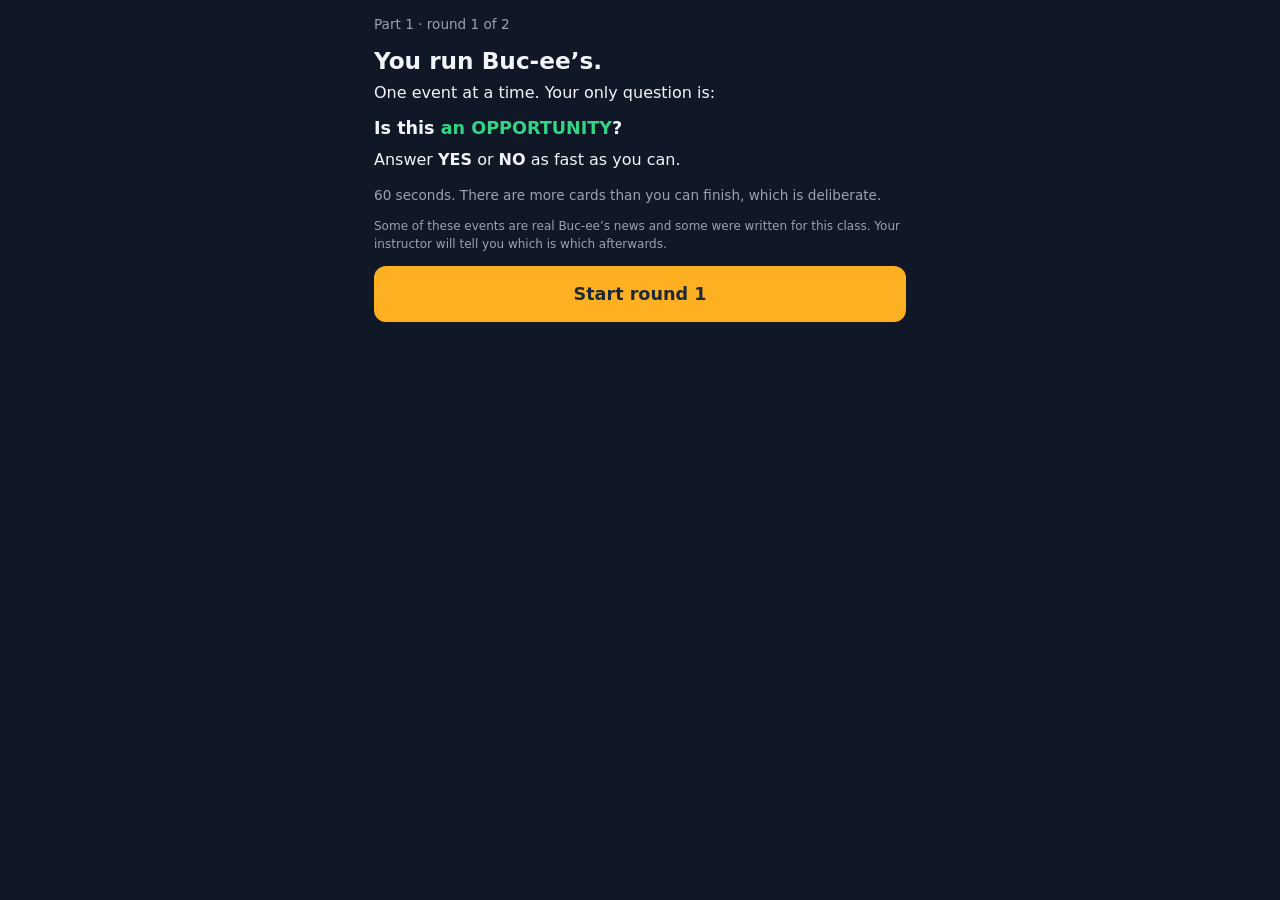
==== index.html @ be5809bf "Add files via upload" ====
<!doctype html>
<html lang="en">
<head>
<meta charset="utf-8">
<meta name="viewport" content="width=device-width, initial-scale=1, viewport-fit=cover">
<meta name="robots" content="noindex">
<title>Part 1 &middot; One at a time</title>
<link rel="stylesheet" href="style.css">
<!-- Pull Part 2 into the browser cache now, so a phone that loses signal later
     can still open both of the next codes. -->
<link rel="prefetch" href="a/index.html">
<link rel="prefetch" href="b/index.html">
</head>
<body>
<div id="app"></div>
<script>
  var PAGE = {
    title: "Part 1",
    rounds: [
      { key: "r1", mode: "single", hunt: "o" },
      { key: "r2", mode: "single", hunt: "x" }
    ],
    finalSummary: false,
    nextText: "Part 1 is done. Look up at the screen and scan the second QR code."
  };
</script>
<script src="events.js"></script>
<script src="game.js"></script>
</body>
</html>
---- style.css ----
/* Shared styles. Mobile first, fixed dark theme for legibility on a phone held
   in a bright classroom and on a projector. Nothing loads from the network. */

:root {
  --bg: #101828;
  --card: #1d2939;
  --line: #344054;
  --ink: #f2f4f7;
  --dim: #98a2b3;
  --gold: #fdb022;
  --green: #32d583;
  --red: #f97066;
  --blue: #53b1fd;
}

* { box-sizing: border-box; -webkit-tap-highlight-color: transparent; }

html, body {
  margin: 0; padding: 0; height: 100%;
  background: var(--bg); color: var(--ink);
  font-family: "Segoe UI", system-ui, -apple-system, Roboto, Helvetica, Arial, sans-serif;
  -webkit-text-size-adjust: 100%;
  overscroll-behavior: none;
}

body { display: flex; flex-direction: column; }

#app {
  flex: 1; display: flex; flex-direction: column;
  max-width: 560px; width: 100%; margin: 0 auto; padding: 14px;
}

/* ---- shared bits -------------------------------------------------------- */

h1 { font-size: 1.45rem; line-height: 1.2; margin: 0 0 .4rem; }
h2 { font-size: 1.1rem; line-height: 1.25; margin: 0 0 .5rem; }
p  { line-height: 1.5; margin: 0 0 .8rem; }
.dim { color: var(--dim); }
.small { font-size: .85rem; }
.tiny { font-size: .75rem; line-height: 1.45; }
.center { text-align: center; }

.btn {
  display: block; width: 100%; border: 0; border-radius: 12px;
  padding: 18px 16px; font-size: 1.1rem; font-weight: 700;
  background: var(--gold); color: #1d2939; cursor: pointer;
  font-family: inherit;
}
.btn.ghost { background: transparent; color: var(--ink); border: 2px solid var(--line); }
.btn:active { transform: translateY(1px); }

.spacer { flex: 1; }

/* ---- play screen -------------------------------------------------------- */

#bar {
  display: flex; align-items: center; gap: 10px;
  padding: 8px 2px 12px; border-bottom: 1px solid var(--line); margin-bottom: 12px;
}
#prompt {
  flex: 1; font-size: 1rem; font-weight: 700; line-height: 1.25;
}
#prompt .hunt-o { color: var(--green); }
#prompt .hunt-x { color: var(--red); }
#clock {
  font-variant-numeric: tabular-nums; font-size: 1.5rem; font-weight: 800;
  min-width: 2.6ch; text-align: right;
}
#clock.low { color: var(--red); }

#stage { flex: 1; display: flex; flex-direction: column; justify-content: center; gap: 10px; }

.evt {
  background: var(--card); border: 3px solid var(--line); border-radius: 14px;
  padding: 20px 18px; font-size: 1.22rem; line-height: 1.4; font-weight: 600;
}
.evt.tap { cursor: pointer; font-size: 1.02rem; padding: 16px 14px; }
.evt.ok   { border-color: var(--green); }
.evt.bad  { border-color: var(--red); }
.evt.neut { border-color: var(--blue); }

#answers { display: flex; gap: 12px; padding-top: 14px; }
#answers .btn { font-size: 1.25rem; padding: 22px 10px; }
#answers .yes { background: var(--green); }
#answers .no  { background: #475467; color: var(--ink); }

/* ---- results ------------------------------------------------------------ */

.stat {
  background: var(--card); border-radius: 12px; padding: 14px 16px; margin-bottom: 10px;
  border-left: 5px solid var(--line);
}
.stat.headline { border-left-color: var(--gold); }
.stat.good { border-left-color: var(--green); }
.stat.bad  { border-left-color: var(--red); }
.stat .n { font-size: 2.1rem; font-weight: 800; line-height: 1; }
.stat .lab { font-size: .95rem; margin-top: 6px; }
.stat .sub { font-size: .78rem; color: var(--dim); margin-top: 5px; line-height: 1.4; }

.rule { border: 0; border-top: 1px solid var(--line); margin: 18px 0 14px; }

.pill {
  display: inline-block; background: var(--card); border: 1px solid var(--line);
  border-radius: 999px; padding: 5px 12px; font-size: .8rem; margin: 0 6px 6px 0;
}
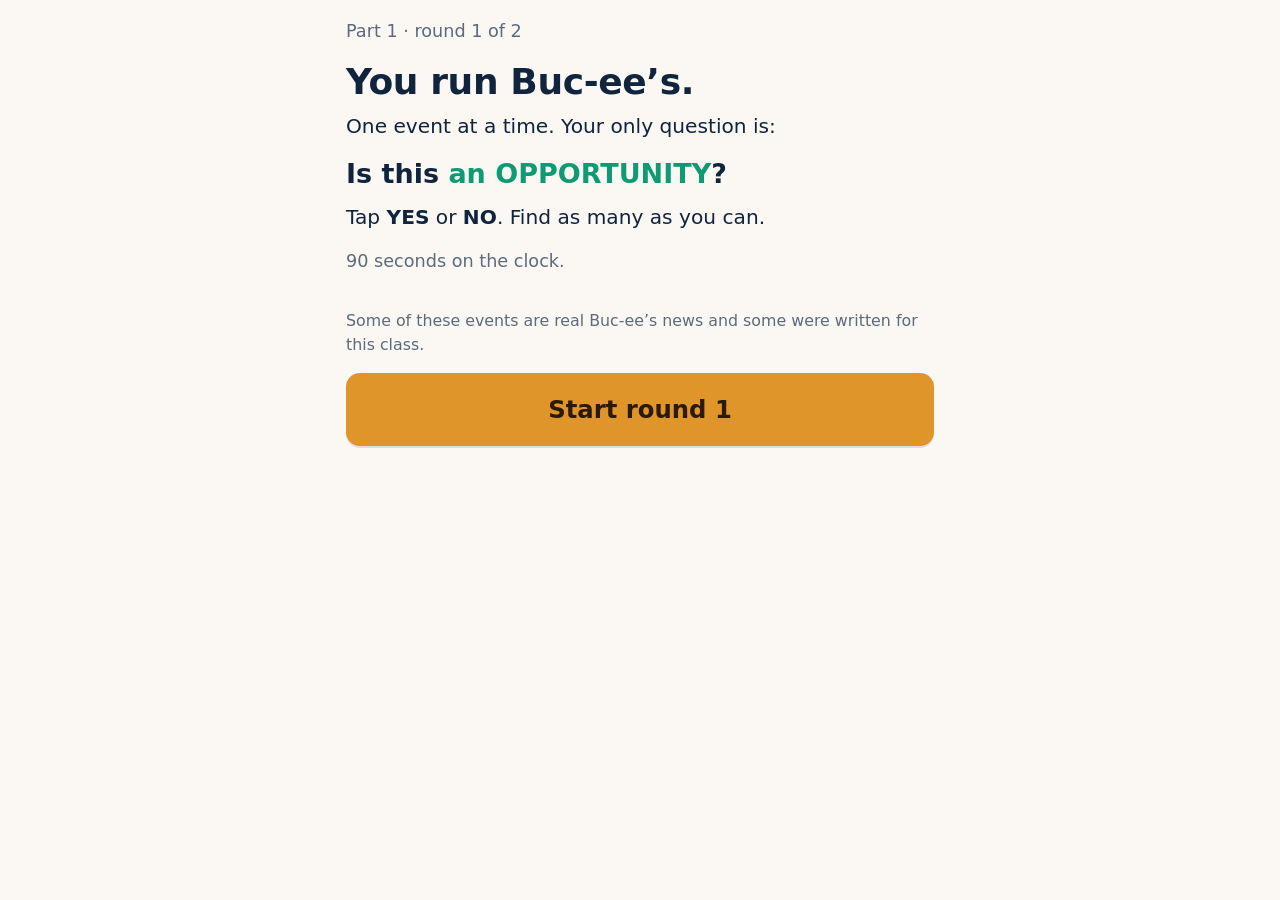
==== commit 91b9600f: "Add files via upload" ====
--- a/index.html
+++ b/index.html
@@ -1,30 +1,33 @@
-<!doctype html>
-<html lang="en">
-<head>
-<meta charset="utf-8">
-<meta name="viewport" content="width=device-width, initial-scale=1, viewport-fit=cover">
-<meta name="robots" content="noindex">
-<title>Part 1 &middot; One at a time</title>
-<link rel="stylesheet" href="style.css">
-<!-- Pull Part 2 into the browser cache now, so a phone that loses signal later
-     can still open both of the next codes. -->
-<link rel="prefetch" href="a/index.html">
-<link rel="prefetch" href="b/index.html">
-</head>
-<body>
-<div id="app"></div>
-<script>
-  var PAGE = {
-    title: "Part 1",
-    rounds: [
-      { key: "r1", mode: "single", hunt: "o" },
-      { key: "r2", mode: "single", hunt: "x" }
-    ],
-    finalSummary: false,
-    nextText: "Part 1 is done. Look up at the screen and scan the second QR code."
-  };
-</script>
-<script src="events.js"></script>
-<script src="game.js"></script>
-</body>
-</html>
+<!doctype html>
+<html lang="en">
+<head>
+<meta charset="utf-8">
+<meta name="viewport" content="width=device-width, initial-scale=1, viewport-fit=cover">
+<meta name="robots" content="noindex">
+<title>Part 1 &middot; One at a time</title>
+<link rel="stylesheet" href="style.css">
+<!-- Pull Part 2 into the browser cache now, so a phone that loses signal later
+     can still open both of the next codes. -->
+<link rel="prefetch" href="a/index.html">
+<link rel="prefetch" href="b/index.html">
+</head>
+<body>
+<div id="app"></div>
+<script>
+  var PAGE = {
+    title: "Part 1",
+    rounds: [
+      { key: "r1", mode: "single", hunt: "o" },
+      { key: "r2", mode: "single", hunt: "x" }
+    ],
+    // Part 1 ends on a results page of its own, covering rounds 1 and 2.
+    finalSummary: true,
+    lastPage: false,
+    resetsAll: true,
+    nextText: "That is Part 1. Look up at the screen and scan the second QR code."
+  };
+</script>
+<script src="events.js"></script>
+<script src="game.js"></script>
+</body>
+</html>
--- a/style.css
+++ b/style.css
@@ -1,105 +1,149 @@
-/* Shared styles. Mobile first, fixed dark theme for legibility on a phone held
-   in a bright classroom and on a projector. Nothing loads from the network. */
-
-:root {
-  --bg: #101828;
-  --card: #1d2939;
-  --line: #344054;
-  --ink: #f2f4f7;
-  --dim: #98a2b3;
-  --gold: #fdb022;
-  --green: #32d583;
-  --red: #f97066;
-  --blue: #53b1fd;
-}
-
-* { box-sizing: border-box; -webkit-tap-highlight-color: transparent; }
-
-html, body {
-  margin: 0; padding: 0; height: 100%;
-  background: var(--bg); color: var(--ink);
-  font-family: "Segoe UI", system-ui, -apple-system, Roboto, Helvetica, Arial, sans-serif;
-  -webkit-text-size-adjust: 100%;
-  overscroll-behavior: none;
-}
-
-body { display: flex; flex-direction: column; }
-
-#app {
-  flex: 1; display: flex; flex-direction: column;
-  max-width: 560px; width: 100%; margin: 0 auto; padding: 14px;
-}
-
-/* ---- shared bits -------------------------------------------------------- */
-
-h1 { font-size: 1.45rem; line-height: 1.2; margin: 0 0 .4rem; }
-h2 { font-size: 1.1rem; line-height: 1.25; margin: 0 0 .5rem; }
-p  { line-height: 1.5; margin: 0 0 .8rem; }
-.dim { color: var(--dim); }
-.small { font-size: .85rem; }
-.tiny { font-size: .75rem; line-height: 1.45; }
-.center { text-align: center; }
-
-.btn {
-  display: block; width: 100%; border: 0; border-radius: 12px;
-  padding: 18px 16px; font-size: 1.1rem; font-weight: 700;
-  background: var(--gold); color: #1d2939; cursor: pointer;
-  font-family: inherit;
-}
-.btn.ghost { background: transparent; color: var(--ink); border: 2px solid var(--line); }
-.btn:active { transform: translateY(1px); }
-
-.spacer { flex: 1; }
-
-/* ---- play screen -------------------------------------------------------- */
-
-#bar {
-  display: flex; align-items: center; gap: 10px;
-  padding: 8px 2px 12px; border-bottom: 1px solid var(--line); margin-bottom: 12px;
-}
-#prompt {
-  flex: 1; font-size: 1rem; font-weight: 700; line-height: 1.25;
-}
-#prompt .hunt-o { color: var(--green); }
-#prompt .hunt-x { color: var(--red); }
-#clock {
-  font-variant-numeric: tabular-nums; font-size: 1.5rem; font-weight: 800;
-  min-width: 2.6ch; text-align: right;
-}
-#clock.low { color: var(--red); }
-
-#stage { flex: 1; display: flex; flex-direction: column; justify-content: center; gap: 10px; }
-
-.evt {
-  background: var(--card); border: 3px solid var(--line); border-radius: 14px;
-  padding: 20px 18px; font-size: 1.22rem; line-height: 1.4; font-weight: 600;
-}
-.evt.tap { cursor: pointer; font-size: 1.02rem; padding: 16px 14px; }
-.evt.ok   { border-color: var(--green); }
-.evt.bad  { border-color: var(--red); }
-.evt.neut { border-color: var(--blue); }
-
-#answers { display: flex; gap: 12px; padding-top: 14px; }
-#answers .btn { font-size: 1.25rem; padding: 22px 10px; }
-#answers .yes { background: var(--green); }
-#answers .no  { background: #475467; color: var(--ink); }
-
-/* ---- results ------------------------------------------------------------ */
-
-.stat {
-  background: var(--card); border-radius: 12px; padding: 14px 16px; margin-bottom: 10px;
-  border-left: 5px solid var(--line);
-}
-.stat.headline { border-left-color: var(--gold); }
-.stat.good { border-left-color: var(--green); }
-.stat.bad  { border-left-color: var(--red); }
-.stat .n { font-size: 2.1rem; font-weight: 800; line-height: 1; }
-.stat .lab { font-size: .95rem; margin-top: 6px; }
-.stat .sub { font-size: .78rem; color: var(--dim); margin-top: 5px; line-height: 1.4; }
-
-.rule { border: 0; border-top: 1px solid var(--line); margin: 18px 0 14px; }
-
-.pill {
-  display: inline-block; background: var(--card); border: 1px solid var(--line);
-  border-radius: 999px; padding: 5px 12px; font-size: .8rem; margin: 0 6px 6px 0;
-}
+/* Shared styles. Mobile first. Light, warm and business-formal, sized to be read
+   at arm's length on a phone in a lit classroom. Nothing loads from the network. */
+
+:root {
+  --bg:      #fbf8f3;   /* warm paper */
+  --surface: #ffffff;
+  --ink:     #10243e;   /* deep navy */
+  --dim:     #5b6b7c;
+  --line:    #dde5ee;
+  --gold:    #e0952b;   /* warm amber, the cheerful accent */
+  --gold-sf: #fdf5e6;
+  --green:   #0e9a72;   /* opportunity */
+  --green-sf:#e8f6f1;
+  --red:     #cf4a3c;   /* threat */
+  --red-sf:  #fdeeec;
+}
+
+* { box-sizing: border-box; -webkit-tap-highlight-color: transparent; }
+
+html, body {
+  margin: 0; padding: 0; min-height: 100%;
+  background: var(--bg); color: var(--ink);
+  font-family: "Segoe UI", system-ui, -apple-system, Roboto, Helvetica, Arial, sans-serif;
+  font-size: 18px;
+  -webkit-text-size-adjust: 100%;
+  overscroll-behavior: none;
+}
+
+body { display: flex; flex-direction: column; min-height: 100vh; }
+
+#app {
+  flex: 1; display: flex; flex-direction: column;
+  max-width: 620px; width: 100%; margin: 0 auto; padding: 18px 16px 22px;
+}
+
+/* ---- shared bits -------------------------------------------------------- */
+
+h1 { font-size: 2rem;   line-height: 1.15; margin: 0 0 .5rem; letter-spacing: -.01em; }
+h2 { font-size: 1.5rem; line-height: 1.25; margin: 0 0 .6rem; }
+p  { font-size: 1.12rem; line-height: 1.5; margin: 0 0 .9rem; }
+.dim   { color: var(--dim); }
+.small { font-size: .98rem; }
+.tiny  { font-size: .88rem; line-height: 1.5; }
+
+.btn {
+  display: block; width: 100%; border: 0; border-radius: 14px;
+  padding: 22px 16px; font-size: 1.35rem; font-weight: 700;
+  background: var(--gold); color: #2a1a00; cursor: pointer;
+  font-family: inherit; box-shadow: 0 2px 0 rgba(16,36,62,.12);
+}
+.btn.ghost {
+  background: var(--surface); color: var(--ink); border: 2px solid var(--line);
+  font-size: 1.15rem; padding: 16px; box-shadow: none;
+}
+.btn:active { transform: translateY(1px); }
+.btn + .btn { margin-top: 10px; }
+
+.spacer { flex: 1; min-height: 18px; }
+
+/* ---- play screen -------------------------------------------------------- */
+
+#bar {
+  display: flex; align-items: center; gap: 12px;
+  padding: 4px 2px 14px; border-bottom: 2px solid var(--line); margin-bottom: 16px;
+}
+#prompt { flex: 1; font-size: 1.3rem; font-weight: 800; line-height: 1.2; }
+#prompt .hunt-o { color: var(--green); }
+#prompt .hunt-x { color: var(--red); }
+#clock {
+  font-variant-numeric: tabular-nums; font-size: 2rem; font-weight: 800;
+  min-width: 2.6ch; text-align: right; color: var(--dim);
+}
+#clock.low { color: var(--red); }
+
+#stage { flex: 1; display: flex; flex-direction: column; justify-content: center; gap: 12px; }
+
+.evt {
+  background: var(--surface); border: 3px solid var(--line); border-radius: 16px;
+  padding: 26px 22px; font-size: 1.55rem; line-height: 1.35; font-weight: 600;
+  box-shadow: 0 1px 3px rgba(16,36,62,.06);
+}
+.evt.tap  { cursor: pointer; font-size: 1.28rem; padding: 22px 18px; }
+.evt.ok   { border-color: var(--green); background: var(--green-sf); }
+.evt.bad  { border-color: var(--red);   background: var(--red-sf); }
+.evt.neut { border-color: var(--gold);  background: var(--gold-sf); }
+
+#answers { display: flex; gap: 14px; padding-top: 18px; }
+#answers .btn { font-size: 1.6rem; padding: 26px 10px; }
+#answers .yes { background: var(--green); color: #fff; }
+#answers .no  { background: var(--surface); color: var(--ink); border: 3px solid var(--line); }
+
+/* ---- results ------------------------------------------------------------ */
+
+.stat {
+  background: var(--surface); border-radius: 14px; padding: 18px 20px; margin-bottom: 12px;
+  border-left: 7px solid var(--line); box-shadow: 0 1px 3px rgba(16,36,62,.06);
+}
+.stat.headline  { border-left-color: var(--gold); }
+.stat.good      { border-left-color: var(--green); }
+.stat.bad       { border-left-color: var(--red); }
+.stat .n   { font-size: 2.9rem; font-weight: 800; line-height: 1; letter-spacing: -.02em; }
+.stat .n.sm{ font-size: 1.9rem; }
+.stat .lab { font-size: 1.15rem; margin-top: 8px; font-weight: 600; }
+.stat .sub { font-size: .95rem; color: var(--dim); margin-top: 7px; line-height: 1.5; }
+
+.rule { border: 0; border-top: 2px solid var(--line); margin: 22px 0 16px; }
+
+.pill {
+  display: inline-block; background: var(--surface); border: 2px solid var(--line);
+  border-radius: 999px; padding: 8px 15px; font-size: .98rem; font-weight: 600;
+  margin: 0 7px 8px 0;
+}
+
+/* ---- expandable card review -------------------------------------------- */
+
+.rev { margin-bottom: 10px; }
+.rev > summary {
+  list-style: none; cursor: pointer; background: var(--surface);
+  border: 2px solid var(--line); border-radius: 12px; padding: 15px 18px;
+  font-size: 1.1rem; font-weight: 700; display: flex; align-items: center; gap: 10px;
+}
+.rev > summary::-webkit-details-marker { display: none; }
+.rev > summary .cue { margin-left: auto; color: var(--dim); font-weight: 600; font-size: .95rem; }
+.rev[open] > summary { border-bottom-left-radius: 0; border-bottom-right-radius: 0; }
+.rev .body {
+  border: 2px solid var(--line); border-top: 0;
+  border-radius: 0 0 12px 12px; background: var(--surface); padding: 6px 18px 14px;
+}
+.rev .item {
+  font-size: 1.02rem; line-height: 1.45; padding: 11px 0 11px 16px;
+  border-bottom: 1px solid var(--line); border-left: 5px solid transparent;
+}
+.rev .item:last-child { border-bottom: 0; }
+.rev .item.o { border-left-color: var(--green); }
+.rev .item.x { border-left-color: var(--red); }
+.rev .item .tag { display: block; font-size: .82rem; color: var(--dim); margin-top: 4px; }
+.dot { width: 13px; height: 13px; border-radius: 50%; display: inline-block; flex: none; }
+.dot.g { background: var(--green); } .dot.r { background: var(--red); } .dot.y { background: var(--gold); }
+
+/* ---- saving the results ------------------------------------------------- */
+
+@media print {
+  html, body { background: #fff; font-size: 12pt; }
+  #app { max-width: none; padding: 0; }
+  .btn, .noprint { display: none !important; }
+  .rev .body { display: block !important; }
+  .rev > summary { border-radius: 12px 12px 0 0; }
+  .stat, .rev > summary, .rev .body, .evt { box-shadow: none; break-inside: avoid; }
+}
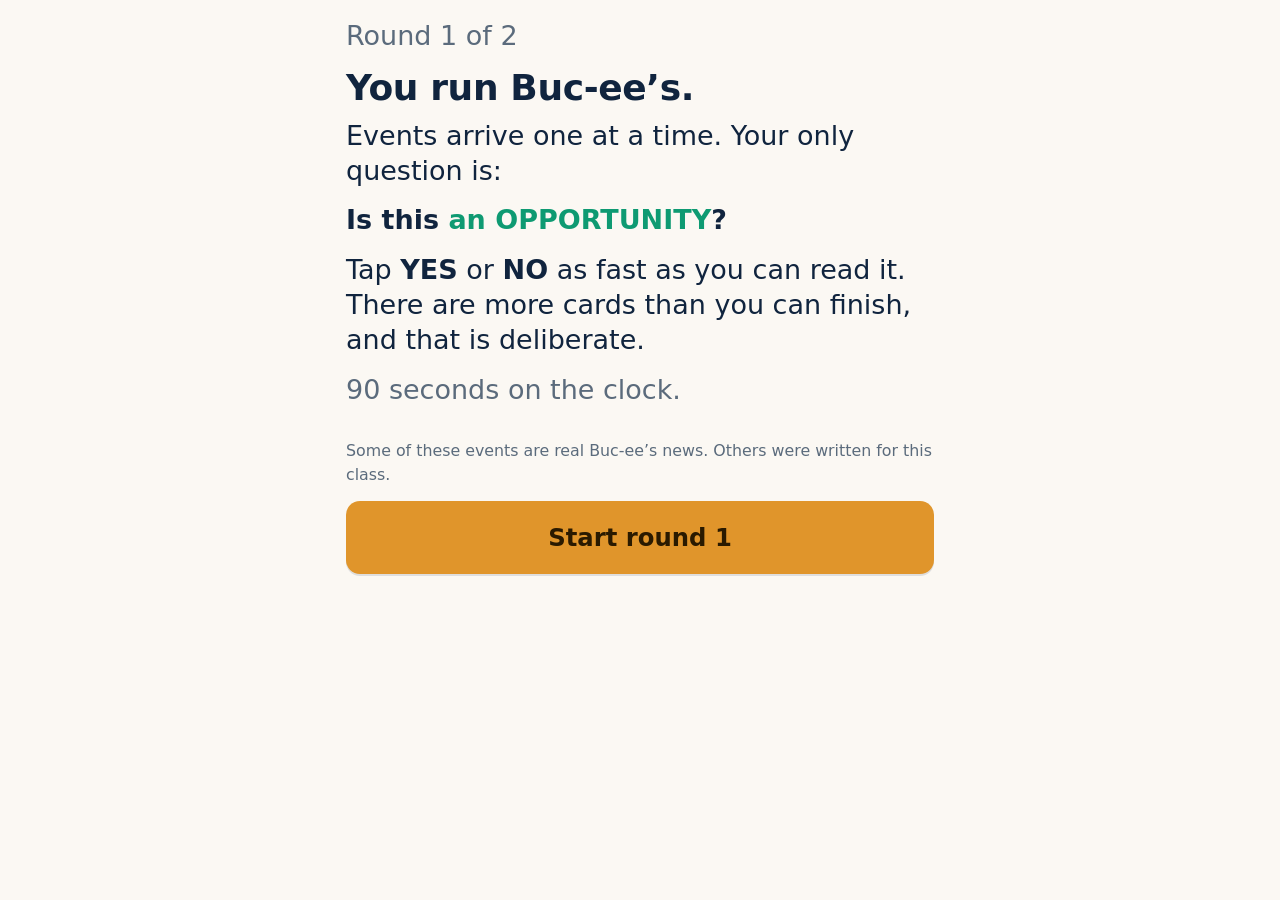
==== commit 9811ec2b: "Add files via upload" ====
--- a/index.html
+++ b/index.html
@@ -1,33 +1,24 @@
-<!doctype html>
-<html lang="en">
-<head>
-<meta charset="utf-8">
-<meta name="viewport" content="width=device-width, initial-scale=1, viewport-fit=cover">
-<meta name="robots" content="noindex">
-<title>Part 1 &middot; One at a time</title>
-<link rel="stylesheet" href="style.css">
-<!-- Pull Part 2 into the browser cache now, so a phone that loses signal later
-     can still open both of the next codes. -->
-<link rel="prefetch" href="a/index.html">
-<link rel="prefetch" href="b/index.html">
-</head>
-<body>
-<div id="app"></div>
-<script>
-  var PAGE = {
-    title: "Part 1",
-    rounds: [
-      { key: "r1", mode: "single", hunt: "o" },
-      { key: "r2", mode: "single", hunt: "x" }
-    ],
-    // Part 1 ends on a results page of its own, covering rounds 1 and 2.
-    finalSummary: true,
-    lastPage: false,
-    resetsAll: true,
-    nextText: "That is Part 1. Look up at the screen and scan the second QR code."
-  };
-</script>
-<script src="events.js"></script>
-<script src="game.js"></script>
-</body>
-</html>
+<!doctype html>
+<html lang="en">
+<head>
+<meta charset="utf-8">
+<meta name="viewport" content="width=device-width, initial-scale=1, viewport-fit=cover">
+<meta name="robots" content="noindex">
+<title>Opportunity or threat</title>
+<link rel="stylesheet" href="style.css">
+</head>
+<body>
+<div id="app"></div>
+<script>
+  // The whole exercise: two rounds, one event at a time, then the results page.
+  var PAGE = {
+    rounds: [
+      { key: "r1", hunt: "o" },
+      { key: "r2", hunt: "x" }
+    ]
+  };
+</script>
+<script src="events.js"></script>
+<script src="game.js"></script>
+</body>
+</html>
--- a/style.css
+++ b/style.css
@@ -57,6 +57,15 @@
 
 .spacer { flex: 1; min-height: 18px; }
 
+/* ---- round intro -------------------------------------------------------
+   Every line on this screen is one size, at the size of the question itself.
+   Only the closing disclaimer is smaller, because it is a footnote and not an
+   instruction. "You run Buc-ee's." keeps the h1 size above all of it. */
+
+.intro p       { font-size: 1.5rem; line-height: 1.3; margin: 0 0 .8rem; }
+.intro p.q     { font-weight: 700; }
+.intro p.tiny  { font-size: .88rem; line-height: 1.5; }
+
 /* ---- play screen -------------------------------------------------------- */
 
 #bar {
@@ -84,10 +93,17 @@
 .evt.bad  { border-color: var(--red);   background: var(--red-sf); }
 .evt.neut { border-color: var(--gold);  background: var(--gold-sf); }
 
-#answers { display: flex; gap: 14px; padding-top: 18px; }
-#answers .btn { font-size: 1.6rem; padding: 26px 10px; }
-#answers .yes { background: var(--green); color: #fff; }
-#answers .no  { background: var(--surface); color: var(--ink); border: 3px solid var(--line); }
+/* YES and NO must be exactly the same size. Both get flex:1 so they split the
+   row evenly, both carry a 3px border so the border does not make one taller,
+   and the shared `.btn + .btn` top margin is cancelled so NO is not pushed down. */
+#answers { display: flex; align-items: stretch; gap: 14px; padding-top: 18px; }
+#answers .btn {
+  flex: 1 1 0; width: auto; min-width: 0;
+  font-size: 1.6rem; padding: 26px 10px; border: 3px solid transparent;
+}
+#answers .btn + .btn { margin-top: 0; }
+#answers .yes { background: var(--green); color: #fff; border-color: var(--green); }
+#answers .no  { background: var(--surface); color: var(--ink); border-color: var(--line); }
 
 /* ---- results ------------------------------------------------------------ */
 
